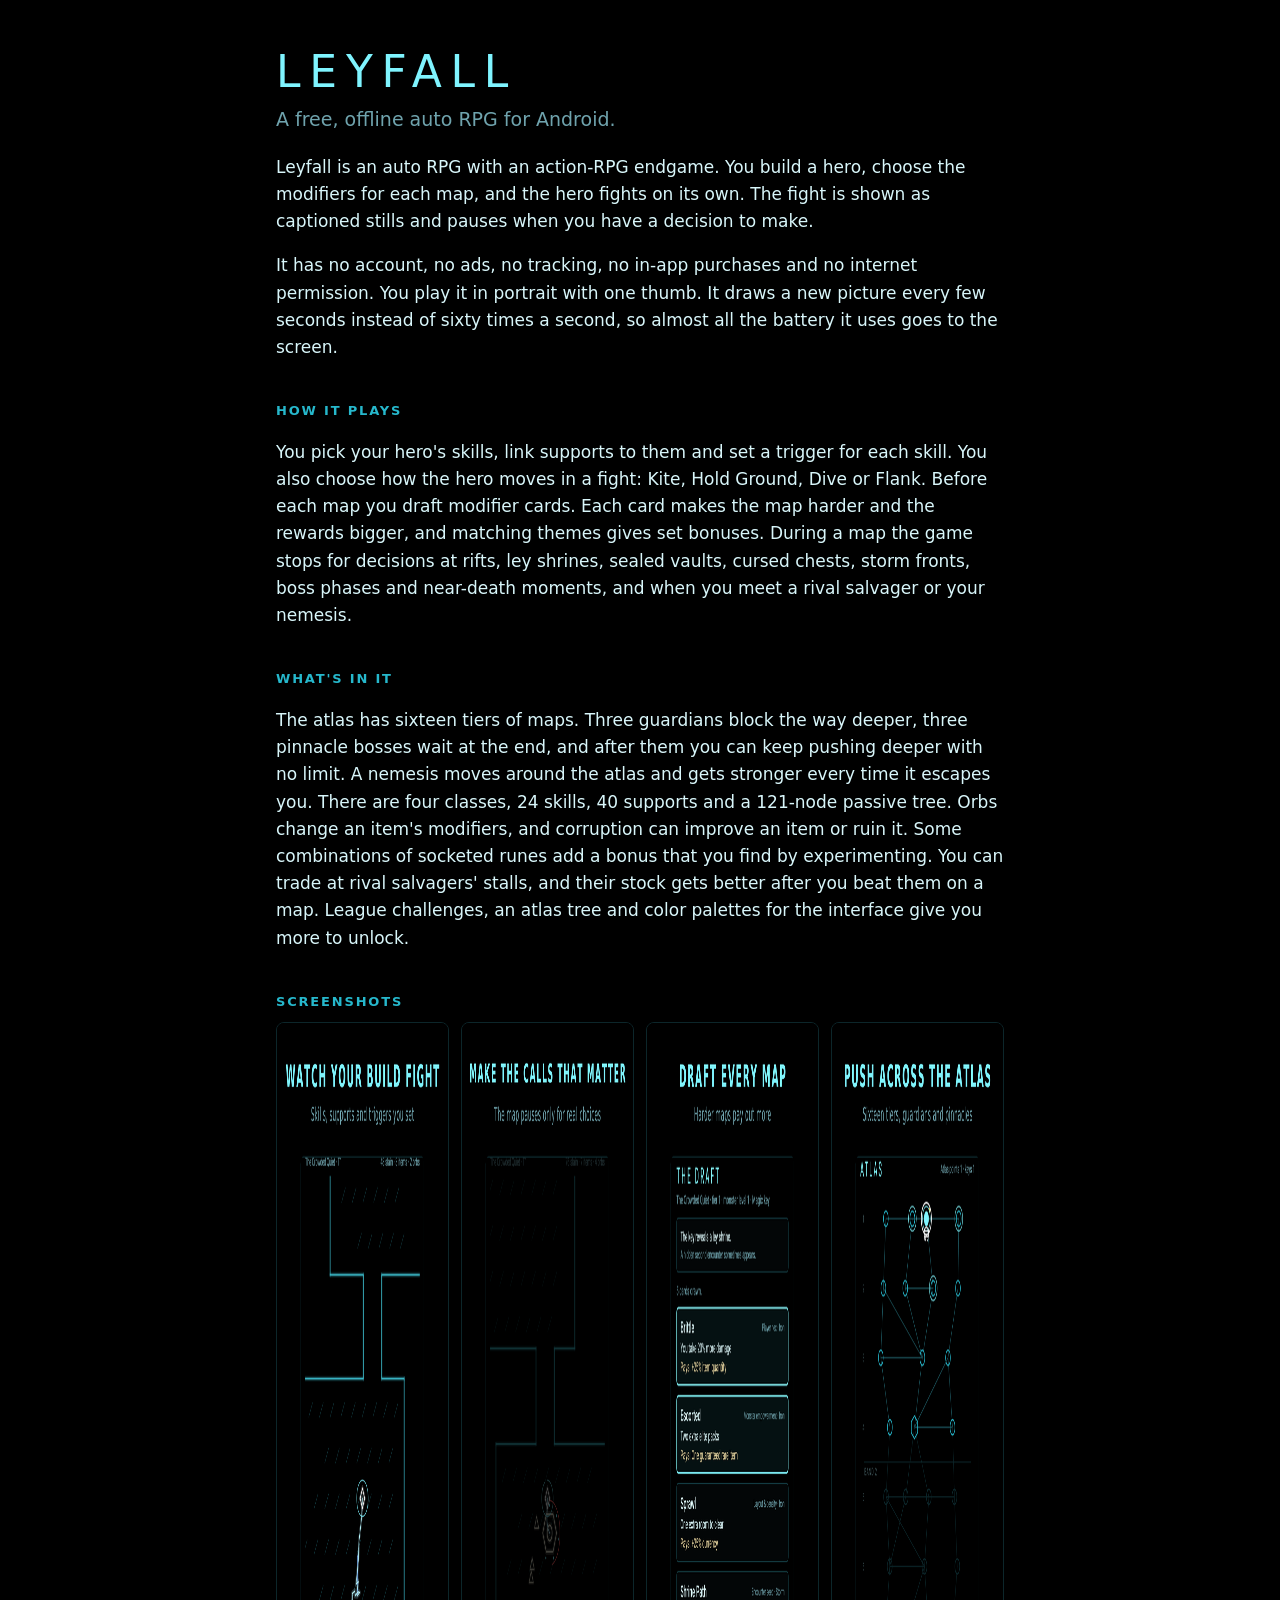
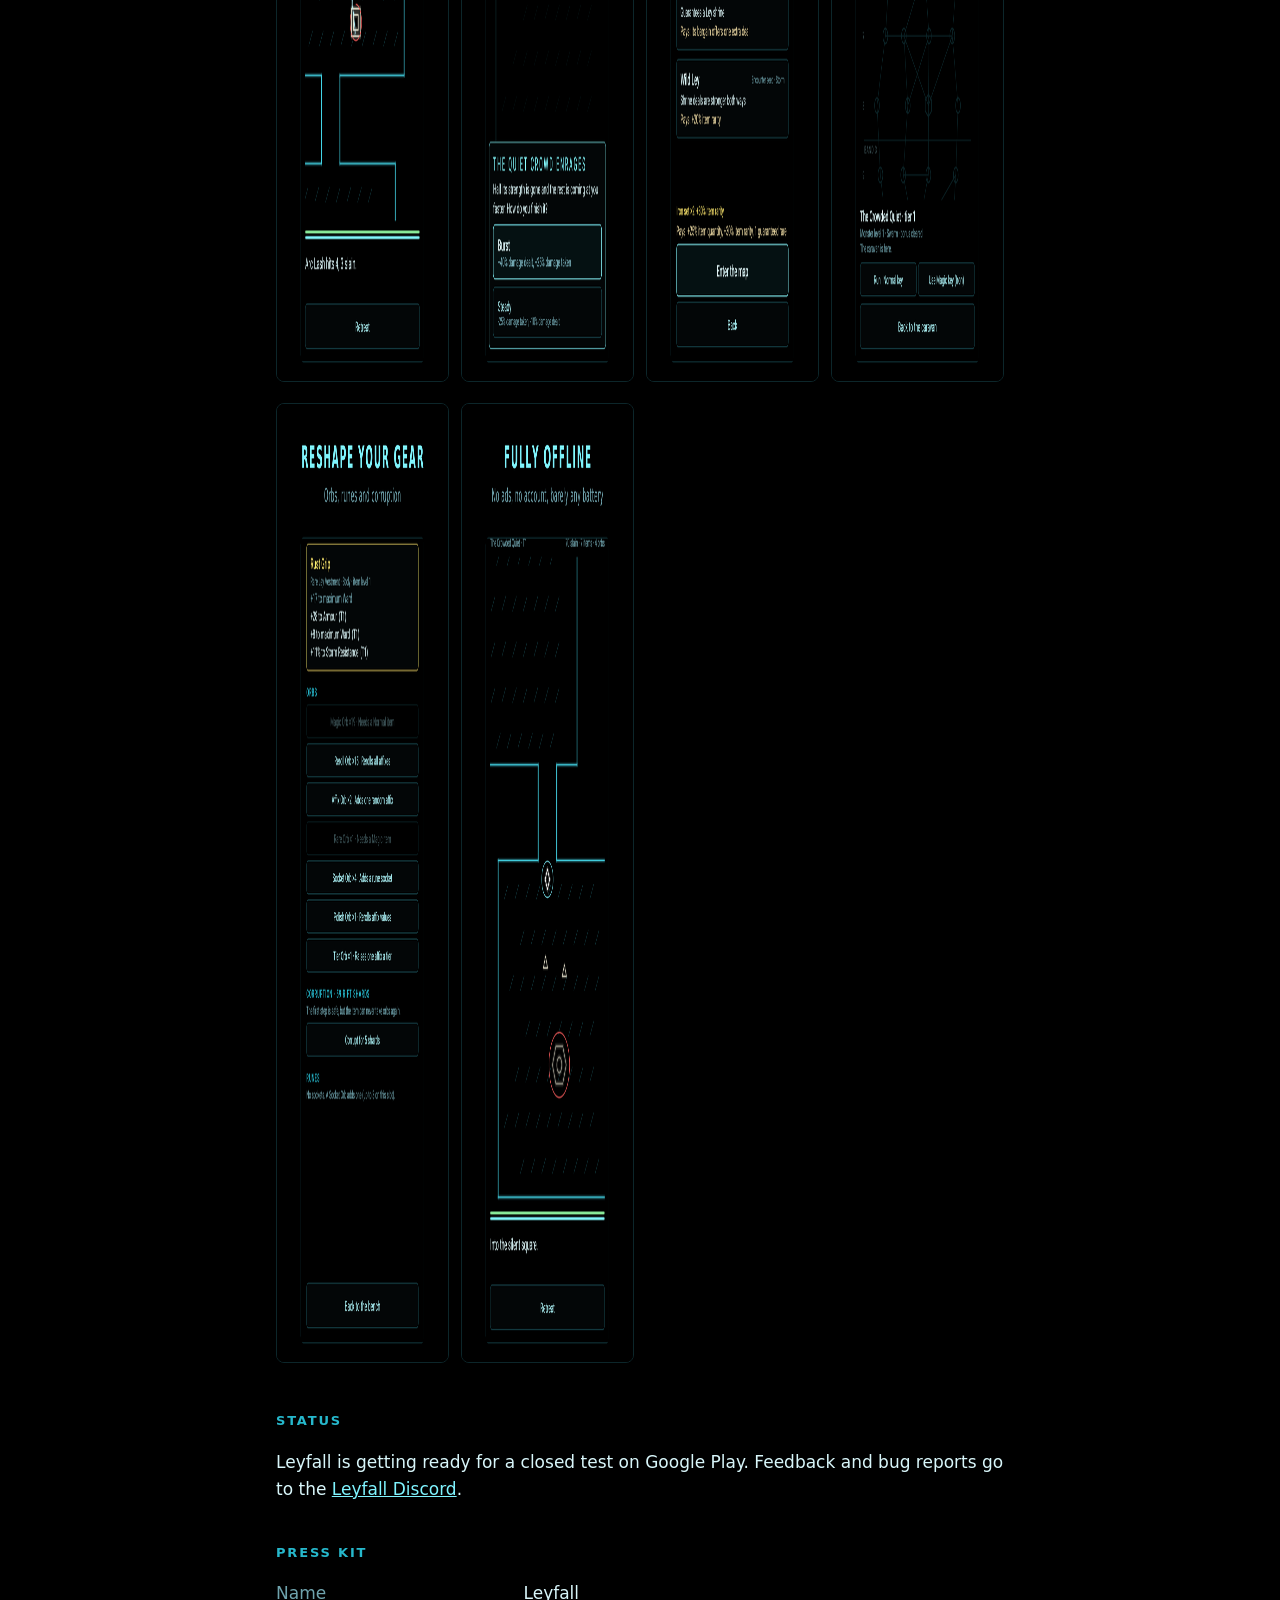
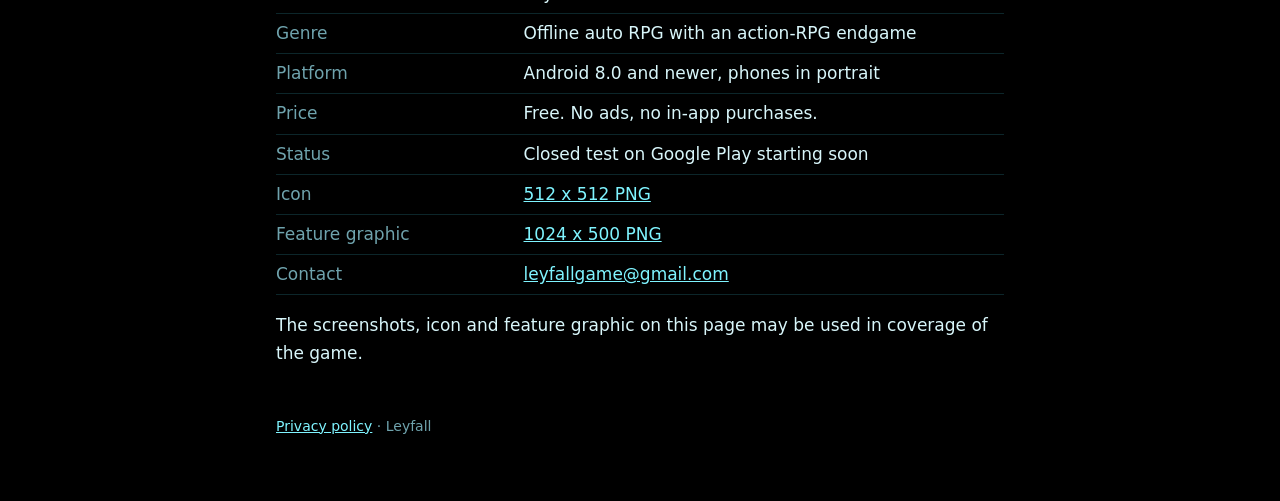
==== index.html @ 124a5e61 "Add the Leyfall website and privacy policy Co-Authored-By: Claude Opus 5.5 <noreply@anthropic.com> C" ====
<!doctype html>
<html lang="en">
<head>
<meta charset="utf-8">
<meta name="viewport" content="width=device-width, initial-scale=1">
<title>Leyfall</title>
<meta name="description" content="Leyfall is a free, offline auto RPG for Android with an action-RPG endgame. No ads, no tracking and very low battery use.">
<link rel="stylesheet" href="style.css">
<link rel="icon" href="images/icon-192.png">
</head>
<body>
<main>
<h1>LEYFALL</h1>
<p class="tag">A free, offline auto RPG for Android.</p>

<p>Leyfall is an auto RPG with an action-RPG endgame. You build a hero, choose the modifiers for each map, and the hero fights on its own. The fight is shown as captioned stills and pauses when you have a decision to make.</p>

<p>It has no account, no ads, no tracking, no in-app purchases and no internet permission. You play it in portrait with one thumb. It draws a new picture every few seconds instead of sixty times a second, so almost all the battery it uses goes to the screen.</p>

<h2>How it plays</h2>
<p>You pick your hero's skills, link supports to them and set a trigger for each skill. You also choose how the hero moves in a fight: Kite, Hold Ground, Dive or Flank. Before each map you draft modifier cards. Each card makes the map harder and the rewards bigger, and matching themes gives set bonuses. During a map the game stops for decisions at rifts, ley shrines, sealed vaults, cursed chests, storm fronts, boss phases and near-death moments, and when you meet a rival salvager or your nemesis.</p>

<h2>What's in it</h2>
<p>The atlas has sixteen tiers of maps. Three guardians block the way deeper, three pinnacle bosses wait at the end, and after them you can keep pushing deeper with no limit. A nemesis moves around the atlas and gets stronger every time it escapes you. There are four classes, 24 skills, 40 supports and a 121-node passive tree. Orbs change an item's modifiers, and corruption can improve an item or ruin it. Some combinations of socketed runes add a bonus that you find by experimenting. You can trade at rival salvagers' stalls, and their stock gets better after you beat them on a map. League challenges, an atlas tree and color palettes for the interface give you more to unlock.</p>

<h2>Screenshots</h2>
<div class="shots" id="shots">
<a href="images/screen-1-full.png"><img src="images/screen-1.png" alt="A fight: Arc Lash chains into an elite pack" width="540" height="960" loading="lazy"></a>
<a href="images/screen-2-full.png"><img src="images/screen-2.png" alt="A boss-phase card: Burst or Steady" width="540" height="960" loading="lazy"></a>
<a href="images/screen-3-full.png"><img src="images/screen-3.png" alt="The draft: five modifier cards, two picked" width="540" height="960" loading="lazy"></a>
<a href="images/screen-4-full.png"><img src="images/screen-4.png" alt="The atlas: tiers, links and the caravan" width="540" height="960" loading="lazy"></a>
<a href="images/screen-5-full.png"><img src="images/screen-5.png" alt="The crafting bench: orbs for a rare body armour" width="540" height="960" loading="lazy"></a>
<a href="images/screen-6-full.png"><img src="images/screen-6.png" alt="A boss room" width="540" height="960" loading="lazy"></a>
</div>

<h2>Status</h2>
<p>Leyfall is getting ready for a closed test on Google Play. Feedback and bug reports go to the <a href="https://discord.gg/7SXWTpehwr">Leyfall Discord</a>.</p>

<h2>Press kit</h2>
<table>
<tr><td>Name</td><td>Leyfall</td></tr>
<tr><td>Genre</td><td>Offline auto RPG with an action-RPG endgame</td></tr>
<tr><td>Platform</td><td>Android 8.0 and newer, phones in portrait</td></tr>
<tr><td>Price</td><td>Free. No ads, no in-app purchases.</td></tr>
<tr><td>Status</td><td>Closed test on Google Play starting soon</td></tr>
<tr><td>Icon</td><td><a href="images/icon-512.png">512 x 512 PNG</a></td></tr>
<tr><td>Feature graphic</td><td><a href="images/feature-1024x500.png">1024 x 500 PNG</a></td></tr>
<tr><td>Contact</td><td><a href="mailto:leyfallgame@gmail.com">leyfallgame@gmail.com</a></td></tr>
</table>
<p>The screenshots, icon and feature graphic on this page may be used in coverage of the game.</p>

<footer><a href="privacy.html">Privacy policy</a> · Leyfall</footer>
</main>
</body>
</html>
---- style.css ----
/* Leyfall: glowing lines on true black, like the game. No external fonts, scripts or trackers. */
:root { --bg:#000; --text:#d8f6fa; --dim:#6fa3ad; --ley:#7ff4ff; --mid:#26b8cc; --faint:#0c262a; --rare:#ffe26b; }
* { box-sizing: border-box; }
html { background: var(--bg); }
body { margin: 0; background: var(--bg); color: var(--text); font: 17px/1.6 system-ui, -apple-system, "Segoe UI", Roboto, sans-serif; }
main { max-width: 760px; margin: 0 auto; padding: 48px 16px 64px; }
h1 { font: 500 44px/1.1 "Roboto Condensed", "Arial Narrow", system-ui, sans-serif; letter-spacing: .2em; color: var(--ley); margin: 0 0 8px; }
h2 { font-size: 13px; letter-spacing: .14em; text-transform: uppercase; color: var(--mid); margin: 40px 0 10px; }
p, li { color: var(--text); }
.tag { color: var(--dim); font-size: 19px; margin-top: 0; }
a { color: var(--ley); }
ul { padding-left: 20px; }
li { margin: 6px 0; }
.panel { border: 1px solid var(--faint); border-radius: 8px; padding: 14px 18px; background: #030607; }
.shots { display: grid; grid-template-columns: repeat(auto-fill, minmax(150px, 1fr)); gap: 12px; }
.shots img { width: 100%; border: 1px solid var(--faint); border-radius: 8px; }
table { border-collapse: collapse; width: 100%; }
td { padding: 6px 0; vertical-align: top; border-bottom: 1px solid var(--faint); }
td:first-child { color: var(--dim); width: 34%; padding-right: 12px; }
footer { margin-top: 48px; color: var(--dim); font-size: 14px; }
@media (max-width: 480px) { h1 { font-size: 34px; } body { font-size: 16px; } }
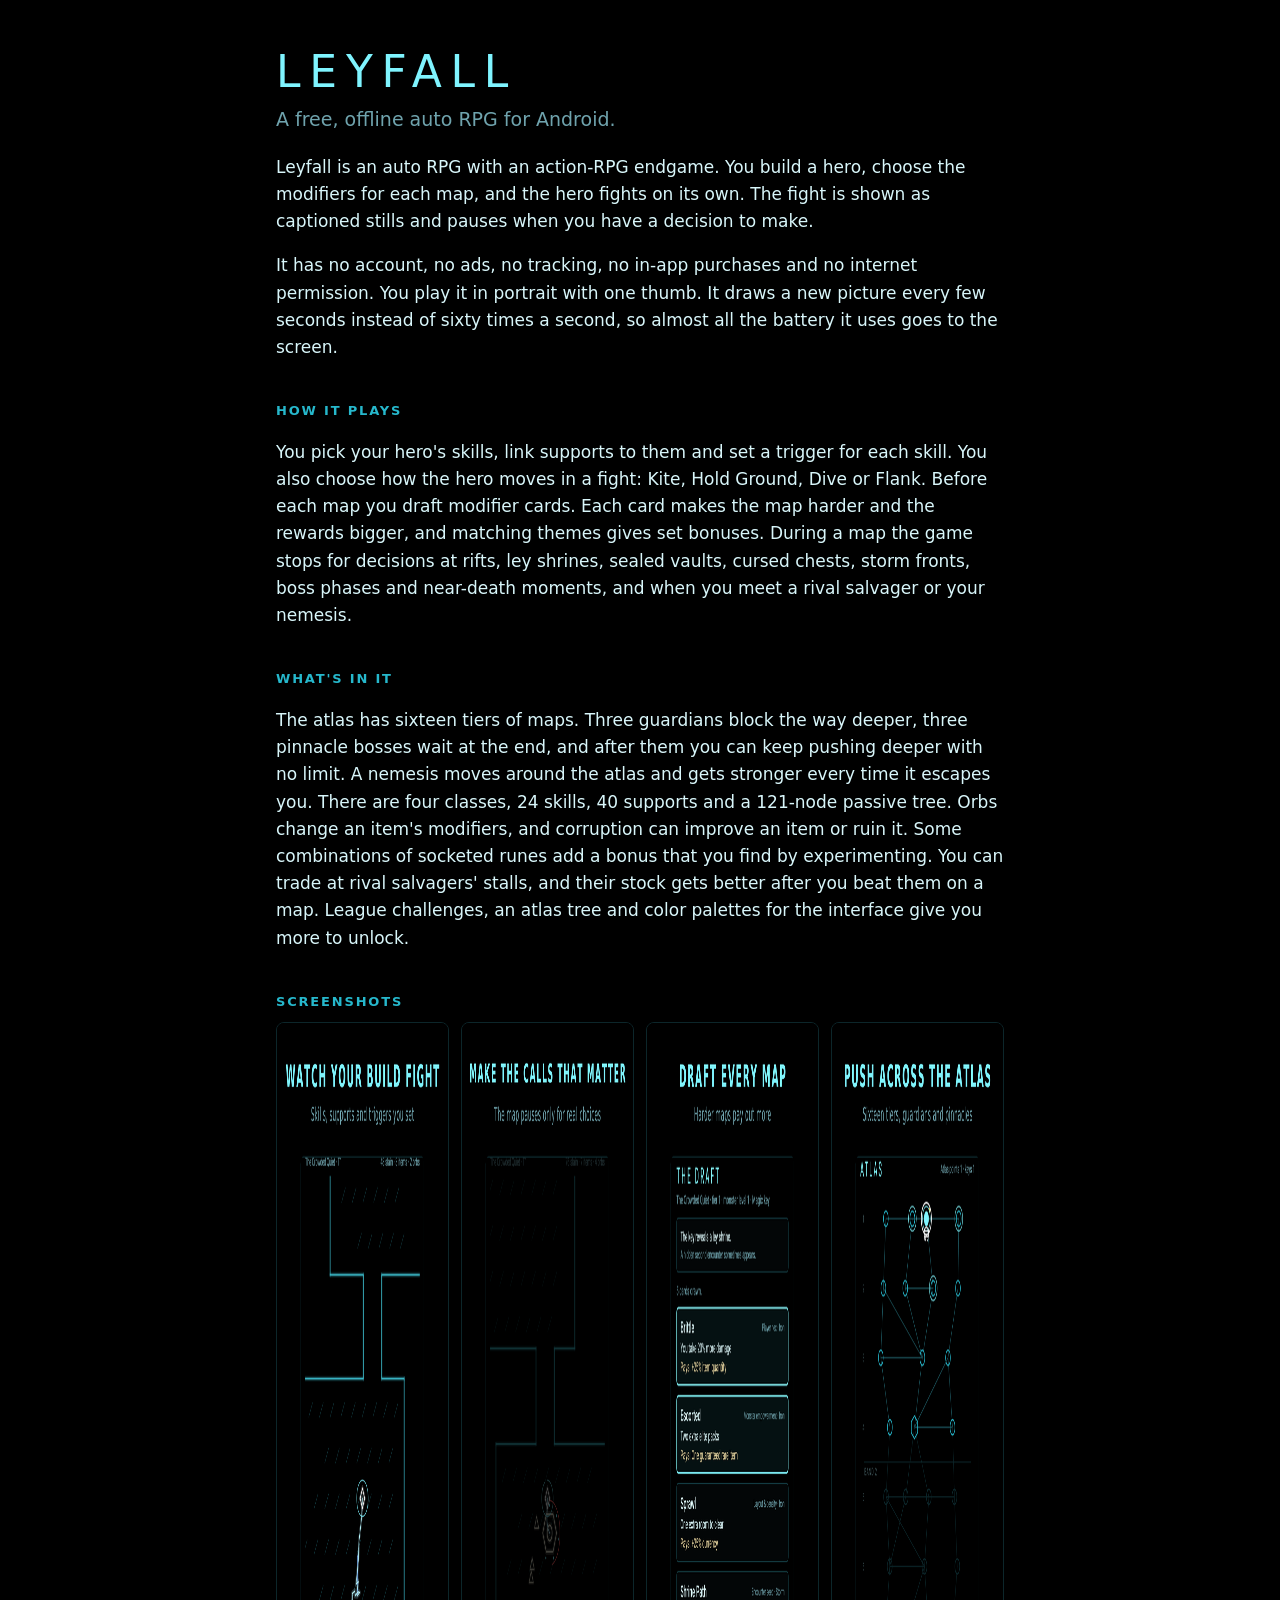
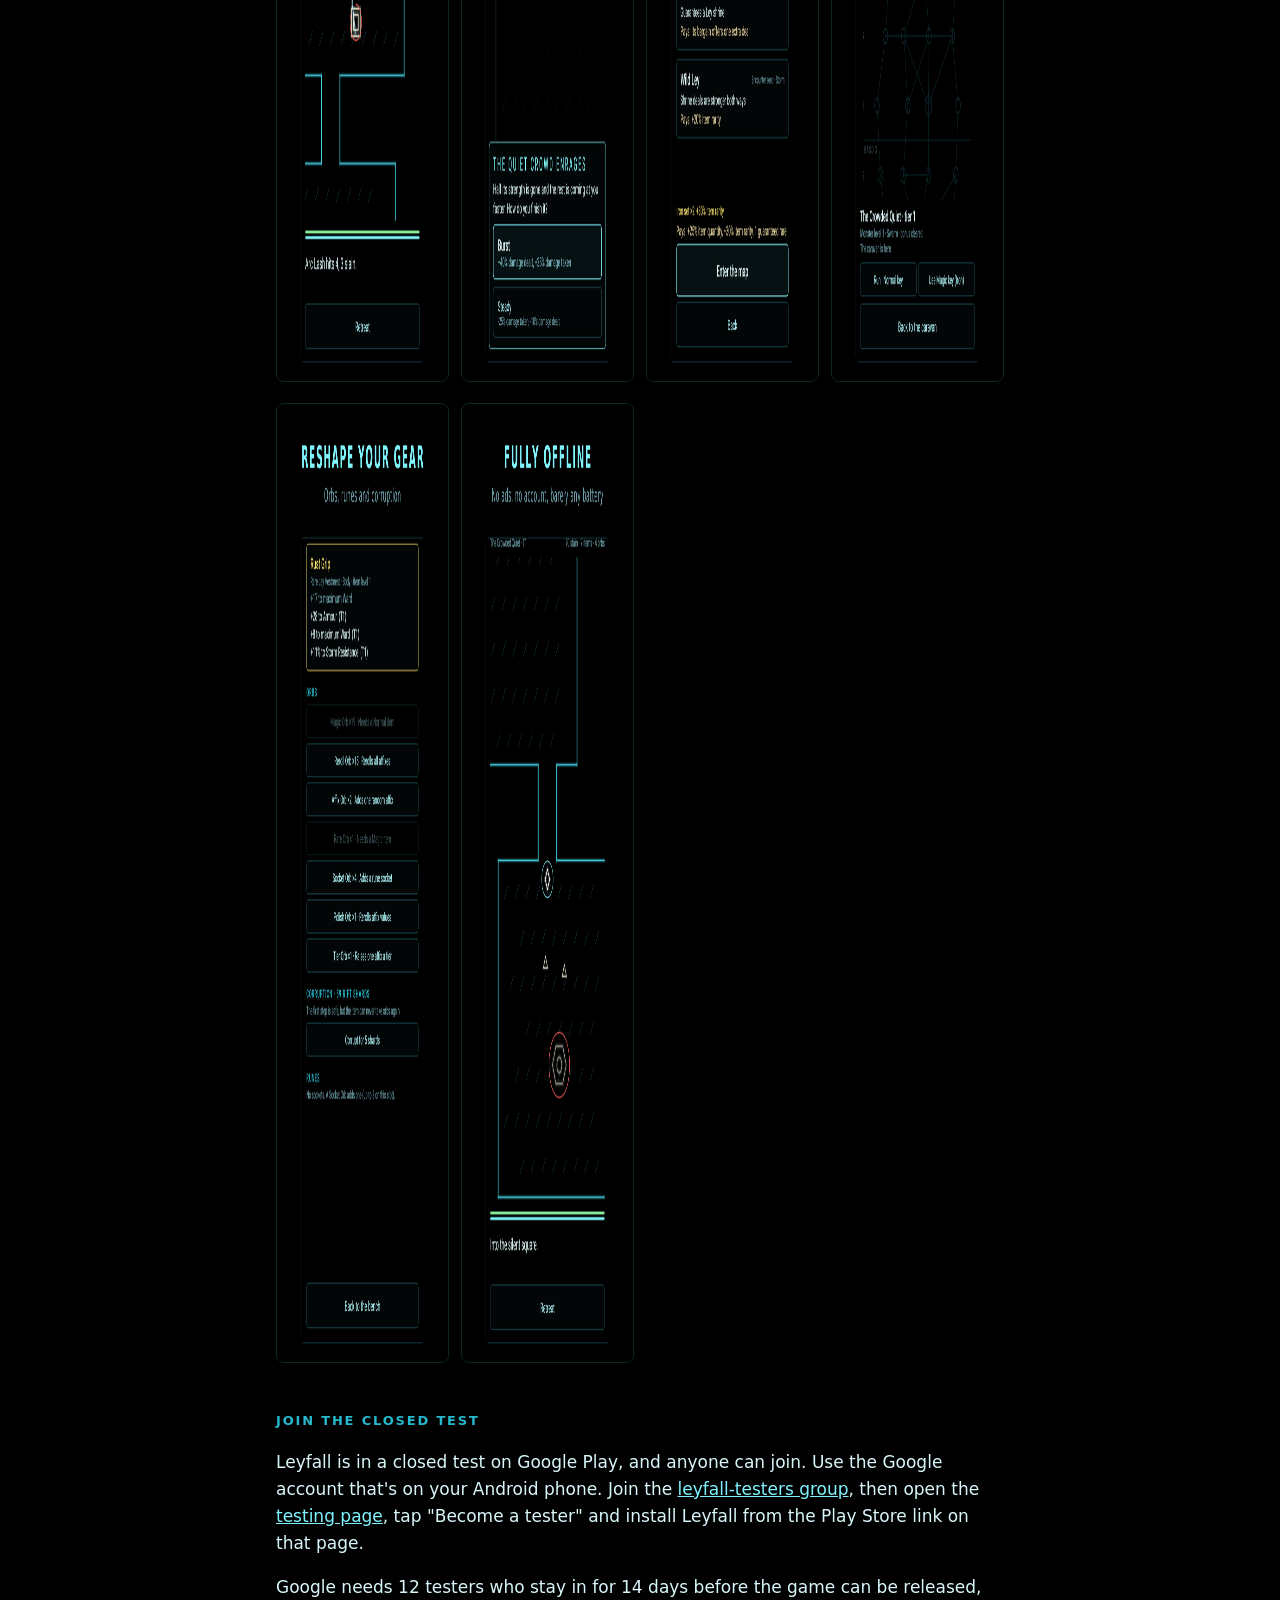
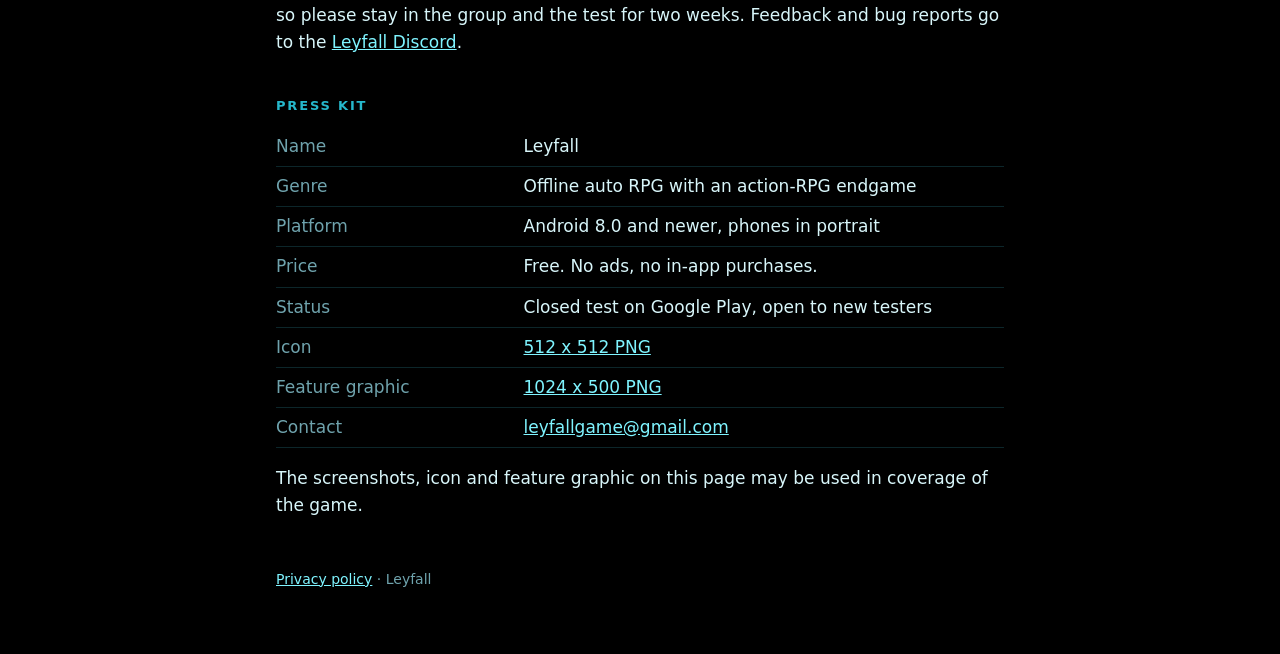
==== commit fd6e5913: "Open the closed test: join steps on the site Co-Authored-By: Claude Opus 5.5 <noreply@anthropic.com>" ====
--- a/index.html
+++ b/index.html
@@ -33,8 +33,9 @@
 <a href="images/screen-6-full.png"><img src="images/screen-6.png" alt="A boss room" width="540" height="960" loading="lazy"></a>
 </div>
 
-<h2>Status</h2>
-<p>Leyfall is getting ready for a closed test on Google Play. Feedback and bug reports go to the <a href="https://discord.gg/7SXWTpehwr">Leyfall Discord</a>.</p>
+<h2>Join the closed test</h2>
+<p>Leyfall is in a closed test on Google Play, and anyone can join. Use the Google account that's on your Android phone. Join the <a href="https://groups.google.com/g/leyfall-testers">leyfall-testers group</a>, then open the <a href="https://play.google.com/apps/testing/dev.leyfall">testing page</a>, tap "Become a tester" and install Leyfall from the Play Store link on that page.</p>
+<p>Google needs 12 testers who stay in for 14 days before the game can be released, so please stay in the group and the test for two weeks. Feedback and bug reports go to the <a href="https://discord.gg/7SXWTpehwr">Leyfall Discord</a>.</p>
 
 <h2>Press kit</h2>
 <table>
@@ -42,7 +43,7 @@
 <tr><td>Genre</td><td>Offline auto RPG with an action-RPG endgame</td></tr>
 <tr><td>Platform</td><td>Android 8.0 and newer, phones in portrait</td></tr>
 <tr><td>Price</td><td>Free. No ads, no in-app purchases.</td></tr>
-<tr><td>Status</td><td>Closed test on Google Play starting soon</td></tr>
+<tr><td>Status</td><td>Closed test on Google Play, open to new testers</td></tr>
 <tr><td>Icon</td><td><a href="images/icon-512.png">512 x 512 PNG</a></td></tr>
 <tr><td>Feature graphic</td><td><a href="images/feature-1024x500.png">1024 x 500 PNG</a></td></tr>
 <tr><td>Contact</td><td><a href="mailto:leyfallgame@gmail.com">leyfallgame@gmail.com</a></td></tr>
